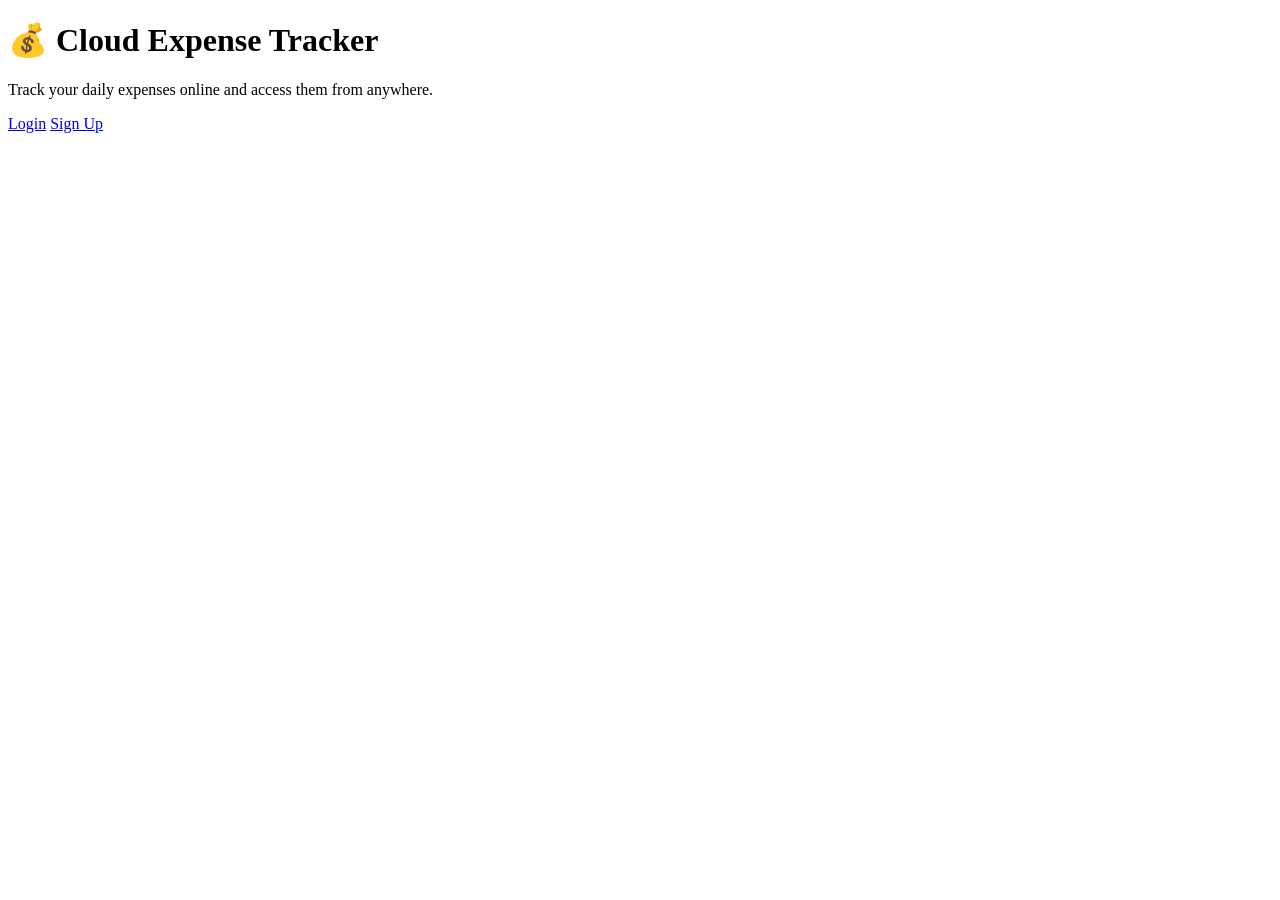
==== templates/index.html @ 8a5be292 "Initial commit" ====
<!DOCTYPE html>
<html lang="en">
<head>
    <meta charset="UTF-8">
    <meta name="viewport" content="width=device-width, initial-scale=1.0">
    <title>Cloud Expense Tracker</title>

    <!-- Link CSS file from static folder -->
    <link rel="stylesheet" href="{{ url_for('static', filename='style.css') }}">
</head>
<body>
    <div class="container">
        <div class="card">
            <h1>💰 Cloud Expense Tracker</h1>
            <p>Track your daily expenses online and access them from anywhere.</p>

            <div class="buttons">
                <a href="/login" class="btn">Login</a>
                <a href="/signup" class="btn btn-secondary">Sign Up</a>
            </div>
        </div>
    </div>
</body>
</html>
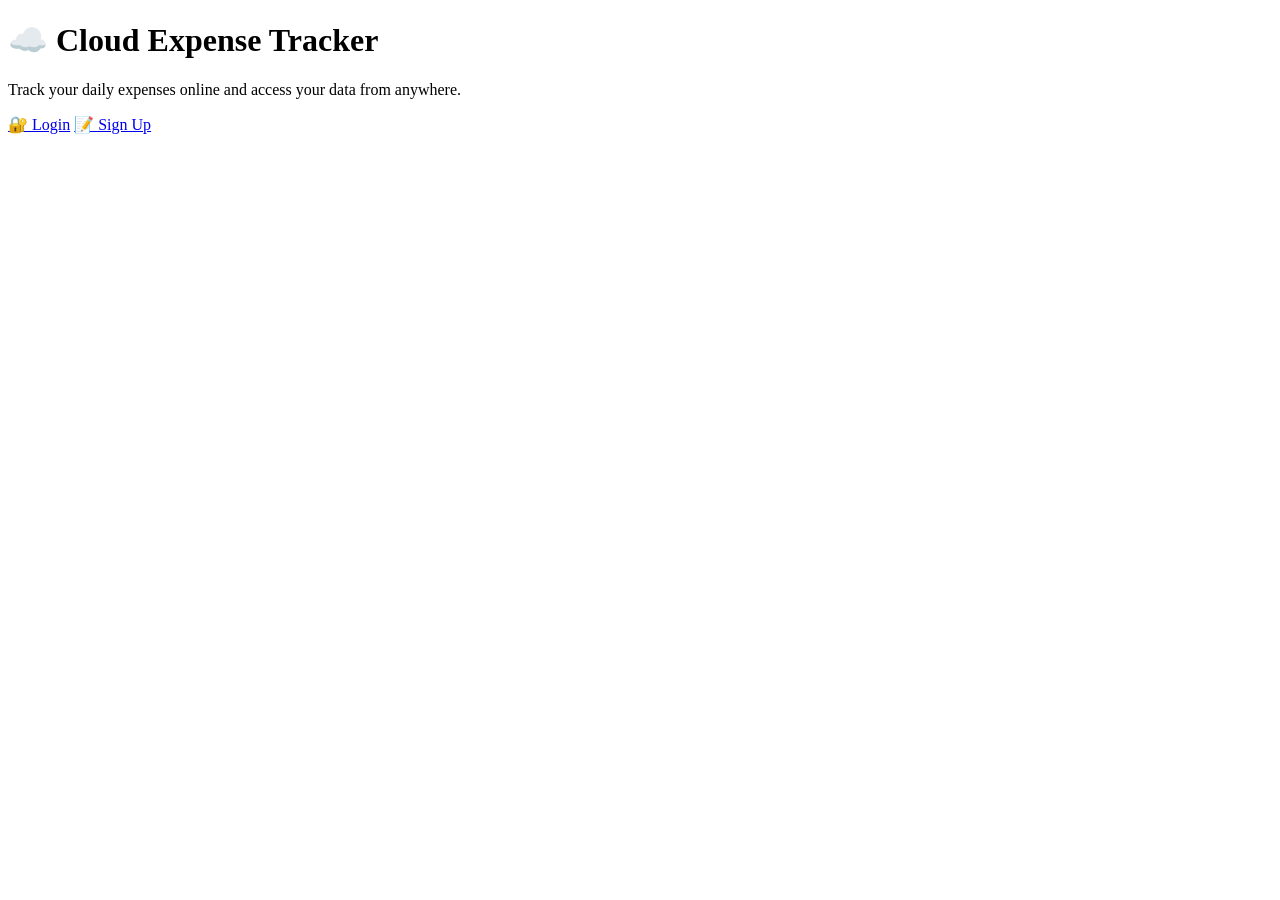
==== commit d6123093: "Add analytics summary cards" ====
--- a/templates/index.html
+++ b/templates/index.html
@@ -4,20 +4,18 @@
     <meta charset="UTF-8">
     <meta name="viewport" content="width=device-width, initial-scale=1.0">
     <title>Cloud Expense Tracker</title>
-
-    <!-- Link CSS file from static folder -->
     <link rel="stylesheet" href="{{ url_for('static', filename='style.css') }}">
 </head>
 <body>
     <div class="container">
         <div class="card">
-            <h1>💰 Cloud Expense Tracker</h1>
-            <p>Track your daily expenses online and access them from anywhere.</p>
+            <h1>☁️ Cloud Expense Tracker</h1>
+            <p>
+                Track your daily expenses online and access your data from anywhere.
+            </p>
 
-            <div class="buttons">
-                <a href="/login" class="btn">Login</a>
-                <a href="/signup" class="btn btn-secondary">Sign Up</a>
-            </div>
+            <a href="/login" class="btn">🔐 Login</a>
+            <a href="/signup" class="btn secondary">📝 Sign Up</a>
         </div>
     </div>
 </body>
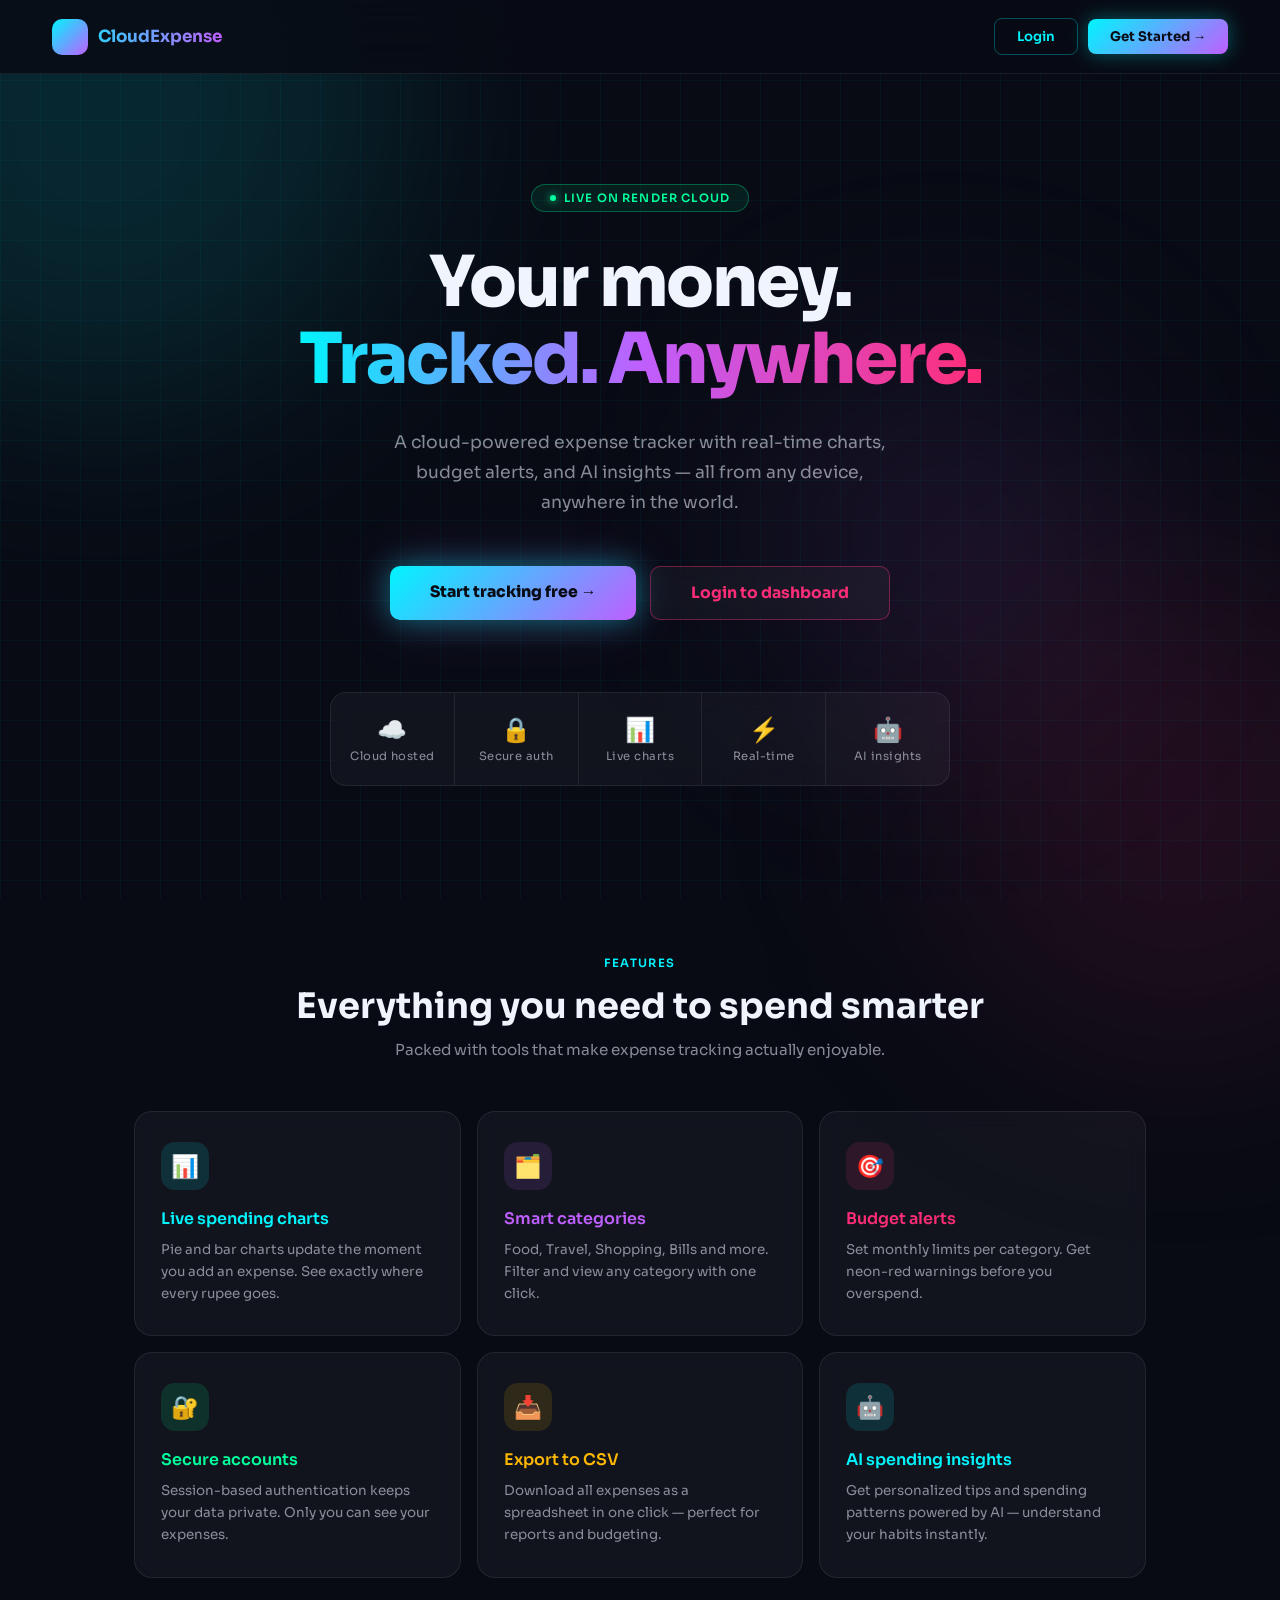
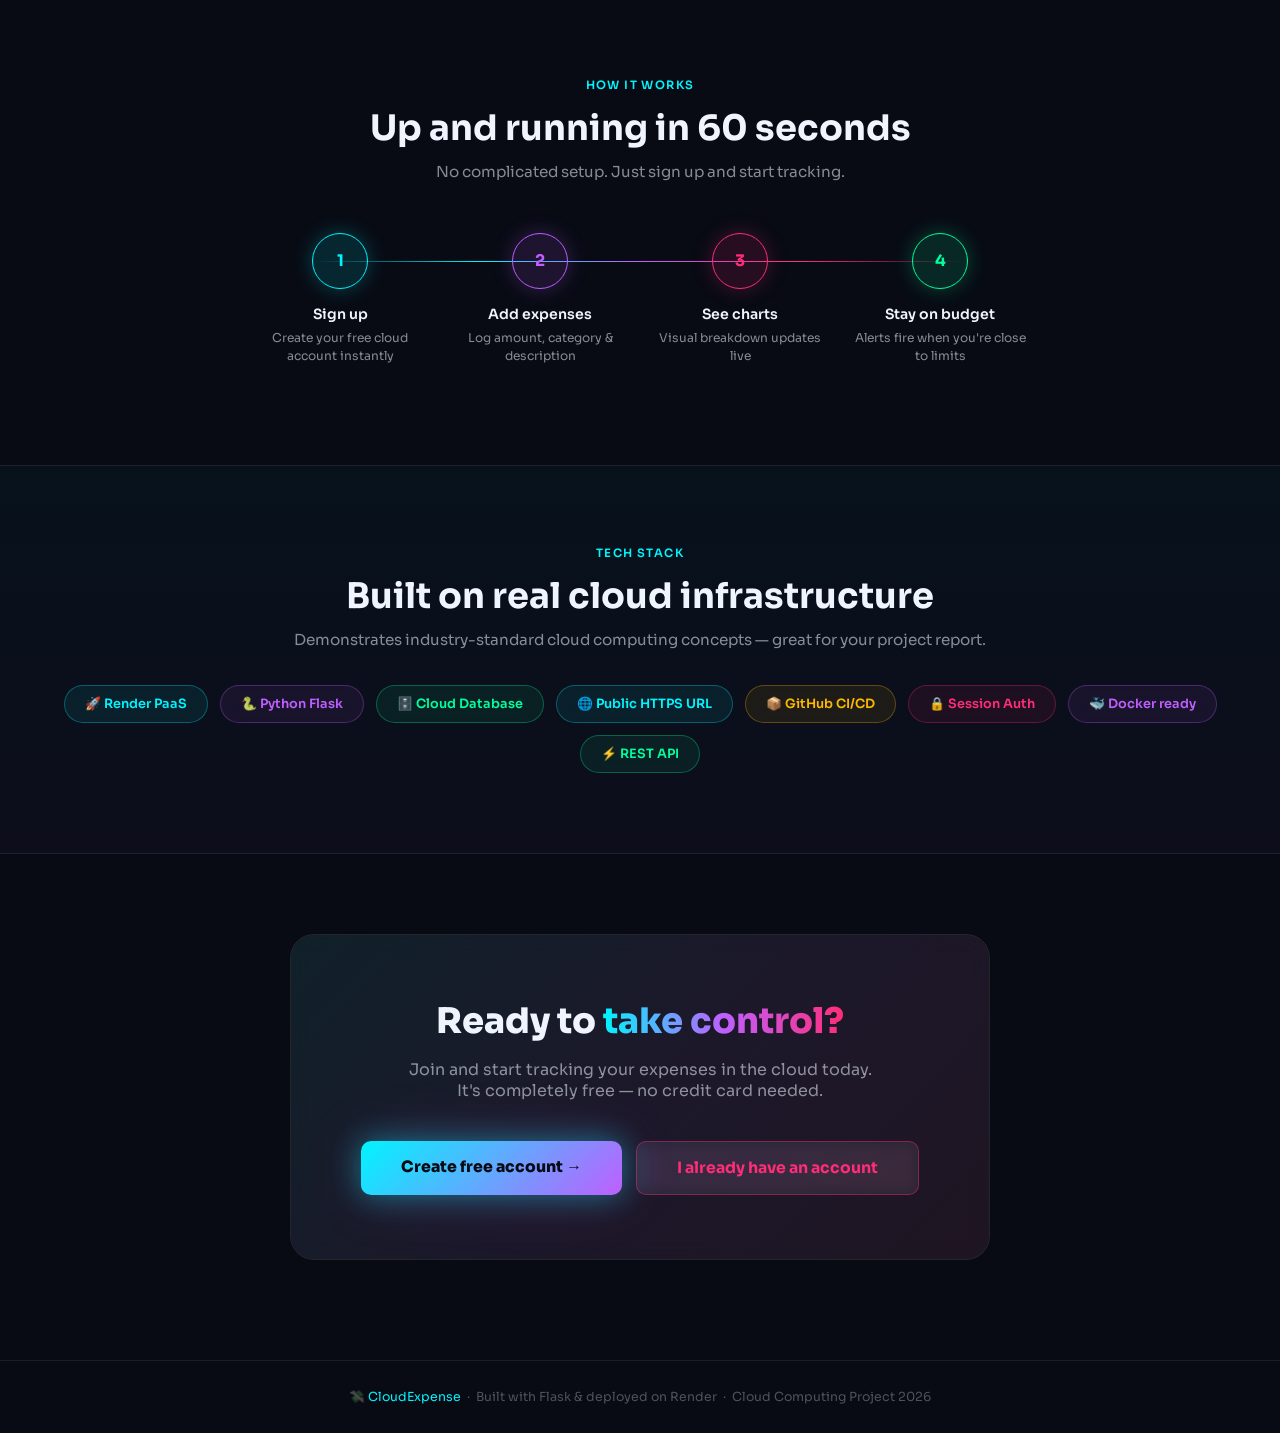
==== commit a37bbe85: "new home page design" ====
--- a/templates/index.html
+++ b/templates/index.html
@@ -4,19 +4,452 @@
     <meta charset="UTF-8">
     <meta name="viewport" content="width=device-width, initial-scale=1.0">
     <title>Cloud Expense Tracker</title>
-    <link rel="stylesheet" href="{{ url_for('static', filename='style.css') }}">
+    <link href="https://fonts.googleapis.com/css2?family=Sora:wght@300;400;600;700;800&display=swap" rel="stylesheet">
+    <style>
+        *, *::before, *::after { box-sizing: border-box; margin: 0; padding: 0; }
+
+        :root {
+            --bg:        #080b14;
+            --bg2:       #0d1120;
+            --bg3:       #111827;
+            --neon-cyan: #00f5ff;
+            --neon-pink: #ff2d78;
+            --neon-purp: #bf5fff;
+            --neon-grn:  #00ff9d;
+            --neon-amb:  #ffb800;
+            --card-bg:   rgba(255,255,255,0.04);
+            --card-bd:   rgba(255,255,255,0.08);
+            --text:      #f0f4ff;
+            --muted:     rgba(240,244,255,0.55);
+            --more-muted:rgba(240,244,255,0.30);
+        }
+
+        html { scroll-behavior: smooth; }
+
+        body {
+            font-family: 'Sora', sans-serif;
+            background: var(--bg);
+            color: var(--text);
+            min-height: 100vh;
+            overflow-x: hidden;
+        }
+
+        /* ── Grid background ── */
+        body::before {
+            content: '';
+            position: fixed; inset: 0; z-index: 0;
+            background-image:
+                linear-gradient(rgba(0,245,255,0.04) 1px, transparent 1px),
+                linear-gradient(90deg, rgba(0,245,255,0.04) 1px, transparent 1px);
+            background-size: 40px 40px;
+            pointer-events: none;
+        }
+
+        /* ── Glow orbs ── */
+        .orb { position: fixed; border-radius: 50%; filter: blur(110px); pointer-events: none; z-index: 0; }
+        .orb-1 { width: 600px; height: 600px; background: rgba(0,245,255,0.12); top: -200px; left: -200px; }
+        .orb-2 { width: 500px; height: 500px; background: rgba(255,45,120,0.10); bottom: -150px; right: -150px; }
+        .orb-3 { width: 350px; height: 350px; background: rgba(191,95,255,0.10); top: 40%; left: 60%; }
+
+        /* ── Navbar ── */
+        nav {
+            position: sticky; top: 0; z-index: 100;
+            display: flex; align-items: center; justify-content: space-between;
+            padding: 18px 52px;
+            background: rgba(8,11,20,0.85);
+            backdrop-filter: blur(20px);
+            border-bottom: 1px solid var(--card-bd);
+        }
+        .nav-brand {
+            display: flex; align-items: center; gap: 10px;
+            font-size: 1.05rem; font-weight: 700;
+            background: linear-gradient(90deg, var(--neon-cyan), var(--neon-purp));
+            -webkit-background-clip: text; -webkit-text-fill-color: transparent;
+        }
+        .brand-icon {
+            width: 36px; height: 36px; border-radius: 10px;
+            background: linear-gradient(135deg, var(--neon-cyan), var(--neon-purp));
+            display: flex; align-items: center; justify-content: center;
+            font-size: 1.1rem; flex-shrink: 0;
+        }
+        .nav-links { display: flex; align-items: center; gap: 10px; }
+        .btn {
+            padding: 9px 22px; border-radius: 8px;
+            font-family: 'Sora', sans-serif; font-size: 0.83rem; font-weight: 600;
+            cursor: pointer; text-decoration: none; transition: all 0.2s; border: none;
+        }
+        .btn-ghost {
+            background: transparent;
+            border: 1px solid rgba(0,245,255,0.3);
+            color: var(--neon-cyan);
+        }
+        .btn-ghost:hover { background: rgba(0,245,255,0.08); border-color: var(--neon-cyan); }
+        .btn-neon {
+            background: linear-gradient(135deg, var(--neon-cyan), var(--neon-purp));
+            color: #080b14; font-weight: 700;
+            box-shadow: 0 0 20px rgba(0,245,255,0.35);
+        }
+        .btn-neon:hover { box-shadow: 0 0 32px rgba(0,245,255,0.55); transform: translateY(-2px); }
+
+        /* ── Hero ── */
+        .hero {
+            position: relative; z-index: 1;
+            text-align: center; padding: 110px 24px 70px;
+        }
+
+        .live-badge {
+            display: inline-flex; align-items: center; gap: 8px;
+            background: rgba(0,255,157,0.08);
+            border: 1px solid rgba(0,255,157,0.3);
+            padding: 6px 18px; border-radius: 999px;
+            font-size: 0.72rem; font-weight: 600;
+            letter-spacing: 0.1em; text-transform: uppercase;
+            color: var(--neon-grn); margin-bottom: 32px;
+        }
+        .live-dot {
+            width: 6px; height: 6px; border-radius: 50%;
+            background: var(--neon-grn);
+            box-shadow: 0 0 8px var(--neon-grn);
+            animation: blink 1.4s ease-in-out infinite;
+        }
+        @keyframes blink { 0%,100%{opacity:1} 50%{opacity:0.3} }
+
+        h1 {
+            font-size: clamp(2.6rem, 5.5vw, 4.4rem);
+            font-weight: 800; line-height: 1.1;
+            letter-spacing: -0.03em; margin-bottom: 28px;
+        }
+        .grad-text {
+            background: linear-gradient(90deg, var(--neon-cyan) 0%, var(--neon-purp) 50%, var(--neon-pink) 100%);
+            -webkit-background-clip: text; -webkit-text-fill-color: transparent;
+            background-clip: text;
+        }
+
+        .hero-sub {
+            font-size: 1.08rem; color: var(--muted);
+            max-width: 520px; margin: 0 auto 48px; line-height: 1.75;
+        }
+
+        .hero-btns { display: flex; justify-content: center; gap: 14px; flex-wrap: wrap; margin-bottom: 72px; }
+        .btn-hero-main {
+            padding: 16px 40px; border-radius: 10px;
+            background: linear-gradient(135deg, var(--neon-cyan), var(--neon-purp));
+            color: #080b14; font-weight: 800; font-size: 0.98rem;
+            text-decoration: none; transition: all 0.22s;
+            box-shadow: 0 0 30px rgba(0,245,255,0.4), 0 0 60px rgba(191,95,255,0.2);
+        }
+        .btn-hero-main:hover { transform: translateY(-3px); box-shadow: 0 0 50px rgba(0,245,255,0.55), 0 0 80px rgba(191,95,255,0.3); }
+        .btn-hero-sec {
+            padding: 16px 40px; border-radius: 10px;
+            background: var(--card-bg);
+            border: 1px solid rgba(255,45,120,0.4);
+            color: var(--neon-pink); font-weight: 700; font-size: 0.98rem;
+            text-decoration: none; transition: all 0.22s;
+            backdrop-filter: blur(8px);
+        }
+        .btn-hero-sec:hover { background: rgba(255,45,120,0.08); transform: translateY(-3px); box-shadow: 0 0 24px rgba(255,45,120,0.3); }
+
+        /* ── Stats bar ── */
+        .stats-bar {
+            display: flex; justify-content: center;
+            gap: 0; max-width: 620px; margin: 0 auto 100px;
+            background: var(--card-bg);
+            border: 1px solid var(--card-bd);
+            border-radius: 16px; overflow: hidden;
+            backdrop-filter: blur(12px);
+        }
+        .stat { flex: 1; text-align: center; padding: 22px 12px; border-right: 1px solid var(--card-bd); }
+        .stat:last-child { border-right: none; }
+        .stat-val { font-size: 1.5rem; margin-bottom: 4px; }
+        .stat-lbl { font-size: 0.72rem; color: var(--muted); letter-spacing: 0.04em; }
+
+        /* ── Section titles ── */
+        .sec-label {
+            text-align: center; font-size: 0.72rem; font-weight: 600;
+            letter-spacing: 0.12em; text-transform: uppercase;
+            color: var(--neon-cyan); margin-bottom: 14px;
+        }
+        .sec-title {
+            text-align: center; font-size: clamp(1.6rem, 3vw, 2.2rem);
+            font-weight: 700; margin-bottom: 12px; line-height: 1.25;
+        }
+        .sec-sub { text-align: center; color: var(--muted); font-size: 0.95rem; margin-bottom: 52px; }
+
+        /* ── Features ── */
+        .features { position: relative; z-index: 1; max-width: 1060px; margin: 0 auto; padding: 0 24px 100px; }
+        .feat-grid { display: grid; grid-template-columns: repeat(auto-fit, minmax(290px, 1fr)); gap: 16px; }
+        .feat-card {
+            background: var(--card-bg);
+            border: 1px solid var(--card-bd);
+            border-radius: 18px; padding: 30px 26px;
+            backdrop-filter: blur(10px);
+            transition: transform 0.22s, border-color 0.22s, box-shadow 0.22s;
+            position: relative; overflow: hidden;
+        }
+        .feat-card::before {
+            content: ''; position: absolute; inset: 0; border-radius: 18px;
+            background: linear-gradient(135deg, var(--glow-a, rgba(0,245,255,0.06)), var(--glow-b, rgba(191,95,255,0.06)));
+            opacity: 0; transition: opacity 0.3s;
+        }
+        .feat-card:hover { transform: translateY(-6px); border-color: var(--hover-bd, rgba(0,245,255,0.4)); box-shadow: 0 0 30px var(--hover-glow, rgba(0,245,255,0.12)); }
+        .feat-card:hover::before { opacity: 1; }
+        .feat-card:nth-child(1) { --hover-bd:rgba(0,245,255,0.4); --hover-glow:rgba(0,245,255,0.1); }
+        .feat-card:nth-child(2) { --hover-bd:rgba(191,95,255,0.4); --hover-glow:rgba(191,95,255,0.1); }
+        .feat-card:nth-child(3) { --hover-bd:rgba(255,45,120,0.4); --hover-glow:rgba(255,45,120,0.1); }
+        .feat-card:nth-child(4) { --hover-bd:rgba(0,255,157,0.4); --hover-glow:rgba(0,255,157,0.1); }
+        .feat-card:nth-child(5) { --hover-bd:rgba(255,184,0,0.4); --hover-glow:rgba(255,184,0,0.1); }
+        .feat-card:nth-child(6) { --hover-bd:rgba(0,245,255,0.4); --hover-glow:rgba(0,245,255,0.1); }
+        .feat-icon {
+            width: 48px; height: 48px; border-radius: 14px;
+            display: flex; align-items: center; justify-content: center;
+            font-size: 1.4rem; margin-bottom: 18px;
+            position: relative; z-index: 1;
+        }
+        .feat-title { font-size: 1rem; font-weight: 600; margin-bottom: 10px; position: relative; z-index: 1; }
+        .feat-desc { font-size: 0.84rem; color: var(--muted); line-height: 1.65; position: relative; z-index: 1; }
+
+        /* ── Steps ── */
+        .how { position: relative; z-index: 1; max-width: 860px; margin: 0 auto; padding: 0 24px 100px; }
+        .steps-row { display: flex; justify-content: center; gap: 0; flex-wrap: wrap; position: relative; }
+        .steps-row::before {
+            content: ''; position: absolute;
+            top: 28px; left: 10%; right: 10%; height: 1px;
+            background: linear-gradient(90deg, transparent, var(--neon-cyan), var(--neon-purp), var(--neon-pink), transparent);
+        }
+        .step { flex: 1; min-width: 140px; max-width: 200px; text-align: center; padding: 0 12px; }
+        .step-circle {
+            width: 56px; height: 56px; border-radius: 50%; margin: 0 auto 16px;
+            display: flex; align-items: center; justify-content: center;
+            font-size: 1rem; font-weight: 700; position: relative;
+        }
+        .step:nth-child(1) .step-circle { background: rgba(0,245,255,0.12); border: 1.5px solid var(--neon-cyan); color: var(--neon-cyan); box-shadow: 0 0 20px rgba(0,245,255,0.25); }
+        .step:nth-child(2) .step-circle { background: rgba(191,95,255,0.12); border: 1.5px solid var(--neon-purp); color: var(--neon-purp); box-shadow: 0 0 20px rgba(191,95,255,0.25); }
+        .step:nth-child(3) .step-circle { background: rgba(255,45,120,0.12); border: 1.5px solid var(--neon-pink); color: var(--neon-pink); box-shadow: 0 0 20px rgba(255,45,120,0.25); }
+        .step:nth-child(4) .step-circle { background: rgba(0,255,157,0.12); border: 1.5px solid var(--neon-grn); color: var(--neon-grn); box-shadow: 0 0 20px rgba(0,255,157,0.25); }
+        .step-name { font-size: 0.88rem; font-weight: 600; margin-bottom: 6px; }
+        .step-info { font-size: 0.76rem; color: var(--muted); line-height: 1.5; }
+
+        /* ── Cloud tech ── */
+        .cloud-sec {
+            position: relative; z-index: 1;
+            border-top: 1px solid var(--card-bd); border-bottom: 1px solid var(--card-bd);
+            background: linear-gradient(180deg, rgba(0,245,255,0.03) 0%, rgba(191,95,255,0.03) 100%);
+            padding: 80px 24px; text-align: center; margin-bottom: 80px;
+        }
+        .tech-pills { display: flex; flex-wrap: wrap; justify-content: center; gap: 12px; margin-top: 0; }
+        .tech-pill {
+            padding: 10px 20px; border-radius: 999px; font-size: 0.8rem; font-weight: 600;
+            display: flex; align-items: center; gap: 8px; backdrop-filter: blur(8px);
+            transition: transform 0.2s, box-shadow 0.2s;
+        }
+        .tech-pill:hover { transform: translateY(-2px); }
+        .pill-c { background: rgba(0,245,255,0.08); border: 1px solid rgba(0,245,255,0.3); color: var(--neon-cyan); }
+        .pill-p { background: rgba(191,95,255,0.08); border: 1px solid rgba(191,95,255,0.3); color: var(--neon-purp); }
+        .pill-g { background: rgba(0,255,157,0.08); border: 1px solid rgba(0,255,157,0.3); color: var(--neon-grn); }
+        .pill-a { background: rgba(255,184,0,0.08); border: 1px solid rgba(255,184,0,0.3); color: var(--neon-amb); }
+        .pill-r { background: rgba(255,45,120,0.08); border: 1px solid rgba(255,45,120,0.3); color: var(--neon-pink); }
+
+        /* ── CTA ── */
+        .cta {
+            position: relative; z-index: 1;
+            text-align: center; padding: 0 24px 100px;
+        }
+        .cta-card {
+            max-width: 700px; margin: 0 auto;
+            background: var(--card-bg);
+            border: 1px solid var(--card-bd);
+            border-radius: 24px; padding: 64px 40px;
+            backdrop-filter: blur(12px);
+            position: relative; overflow: hidden;
+        }
+        .cta-card::before {
+            content: ''; position: absolute; inset: 0; border-radius: 24px;
+            background: linear-gradient(135deg, rgba(0,245,255,0.06), rgba(191,95,255,0.06), rgba(255,45,120,0.06));
+        }
+        .cta-card h2 { font-size: 2.2rem; font-weight: 800; margin-bottom: 16px; position: relative; z-index: 1; }
+        .cta-card p { color: var(--muted); margin-bottom: 40px; font-size: 1rem; position: relative; z-index: 1; }
+        .cta-btns { display: flex; justify-content: center; gap: 14px; flex-wrap: wrap; position: relative; z-index: 1; }
+
+        /* ── Footer ── */
+        footer {
+            position: relative; z-index: 1;
+            text-align: center; padding: 28px;
+            border-top: 1px solid var(--card-bd);
+            font-size: 0.78rem; color: var(--more-muted);
+        }
+        footer span { color: var(--neon-cyan); }
+
+        @media (max-width: 640px) {
+            nav { padding: 16px 20px; }
+            .hero { padding: 70px 20px 50px; }
+            .steps-row::before { display: none; }
+            .cta-card { padding: 40px 24px; }
+        }
+    </style>
 </head>
 <body>
-    <div class="container">
-        <div class="card">
-            <h1>☁️ Cloud Expense Tracker</h1>
-            <p>
-                Track your daily expenses online and access your data from anywhere.
-            </p>
-
-            <a href="/login" class="btn">🔐 Login</a>
-            <a href="/signup" class="btn secondary">📝 Sign Up</a>
-        </div>
-    </div>
+
+    <div class="orb orb-1"></div>
+    <div class="orb orb-2"></div>
+    <div class="orb orb-3"></div>
+
+    <!-- ── Nav ── -->
+    <nav>
+        <div class="nav-brand">
+            <div class="brand-icon">💸</div>
+            CloudExpense
+        </div>
+        <div class="nav-links">
+            <a href="/login" class="btn btn-ghost">Login</a>
+            <a href="/signup" class="btn btn-neon">Get Started →</a>
+        </div>
+    </nav>
+
+    <!-- ── Hero ── -->
+    <section class="hero">
+        <div class="live-badge"><span class="live-dot"></span> Live on Render Cloud</div>
+
+        <h1>
+            Your money.<br>
+            <span class="grad-text">Tracked. Anywhere.</span>
+        </h1>
+
+        <p class="hero-sub">
+            A cloud-powered expense tracker with real-time charts, budget alerts,
+            and AI insights — all from any device, anywhere in the world.
+        </p>
+
+        <div class="hero-btns">
+            <a href="/signup" class="btn-hero-main">Start tracking free →</a>
+            <a href="/login" class="btn-hero-sec">Login to dashboard</a>
+        </div>
+
+        <div class="stats-bar">
+            <div class="stat">
+                <div class="stat-val" style="color:var(--neon-cyan)">☁️</div>
+                <div class="stat-lbl">Cloud hosted</div>
+            </div>
+            <div class="stat">
+                <div class="stat-val" style="color:var(--neon-purp)">🔒</div>
+                <div class="stat-lbl">Secure auth</div>
+            </div>
+            <div class="stat">
+                <div class="stat-val" style="color:var(--neon-pink)">📊</div>
+                <div class="stat-lbl">Live charts</div>
+            </div>
+            <div class="stat">
+                <div class="stat-val" style="color:var(--neon-grn)">⚡</div>
+                <div class="stat-lbl">Real-time</div>
+            </div>
+            <div class="stat">
+                <div class="stat-val" style="color:var(--neon-amb)">🤖</div>
+                <div class="stat-lbl">AI insights</div>
+            </div>
+        </div>
+    </section>
+
+    <!-- ── Features ── -->
+    <section class="features">
+        <div class="sec-label">Features</div>
+        <h2 class="sec-title">Everything you need to spend smarter</h2>
+        <p class="sec-sub">Packed with tools that make expense tracking actually enjoyable.</p>
+
+        <div class="feat-grid">
+            <div class="feat-card">
+                <div class="feat-icon" style="background:rgba(0,245,255,0.12)">📊</div>
+                <div class="feat-title" style="color:var(--neon-cyan)">Live spending charts</div>
+                <div class="feat-desc">Pie and bar charts update the moment you add an expense. See exactly where every rupee goes.</div>
+            </div>
+            <div class="feat-card">
+                <div class="feat-icon" style="background:rgba(191,95,255,0.12)">🗂️</div>
+                <div class="feat-title" style="color:var(--neon-purp)">Smart categories</div>
+                <div class="feat-desc">Food, Travel, Shopping, Bills and more. Filter and view any category with one click.</div>
+            </div>
+            <div class="feat-card">
+                <div class="feat-icon" style="background:rgba(255,45,120,0.12)">🎯</div>
+                <div class="feat-title" style="color:var(--neon-pink)">Budget alerts</div>
+                <div class="feat-desc">Set monthly limits per category. Get neon-red warnings before you overspend.</div>
+            </div>
+            <div class="feat-card">
+                <div class="feat-icon" style="background:rgba(0,255,157,0.12)">🔐</div>
+                <div class="feat-title" style="color:var(--neon-grn)">Secure accounts</div>
+                <div class="feat-desc">Session-based authentication keeps your data private. Only you can see your expenses.</div>
+            </div>
+            <div class="feat-card">
+                <div class="feat-icon" style="background:rgba(255,184,0,0.12)">📥</div>
+                <div class="feat-title" style="color:var(--neon-amb)">Export to CSV</div>
+                <div class="feat-desc">Download all expenses as a spreadsheet in one click — perfect for reports and budgeting.</div>
+            </div>
+            <div class="feat-card">
+                <div class="feat-icon" style="background:rgba(0,245,255,0.12)">🤖</div>
+                <div class="feat-title" style="color:var(--neon-cyan)">AI spending insights</div>
+                <div class="feat-desc">Get personalized tips and spending patterns powered by AI — understand your habits instantly.</div>
+            </div>
+        </div>
+    </section>
+
+    <!-- ── How it works ── -->
+    <section class="how">
+        <div class="sec-label">How it works</div>
+        <h2 class="sec-title">Up and running in 60 seconds</h2>
+        <p class="sec-sub">No complicated setup. Just sign up and start tracking.</p>
+        <div class="steps-row">
+            <div class="step">
+                <div class="step-circle">1</div>
+                <div class="step-name">Sign up</div>
+                <div class="step-info">Create your free cloud account instantly</div>
+            </div>
+            <div class="step">
+                <div class="step-circle">2</div>
+                <div class="step-name">Add expenses</div>
+                <div class="step-info">Log amount, category & description</div>
+            </div>
+            <div class="step">
+                <div class="step-circle">3</div>
+                <div class="step-name">See charts</div>
+                <div class="step-info">Visual breakdown updates live</div>
+            </div>
+            <div class="step">
+                <div class="step-circle">4</div>
+                <div class="step-name">Stay on budget</div>
+                <div class="step-info">Alerts fire when you're close to limits</div>
+            </div>
+        </div>
+    </section>
+
+    <!-- ── Cloud tech ── -->
+    <section class="cloud-sec">
+        <div class="sec-label">Tech stack</div>
+        <h2 class="sec-title">Built on real cloud infrastructure</h2>
+        <p class="sec-sub" style="margin-bottom:36px">Demonstrates industry-standard cloud computing concepts — great for your project report.</p>
+        <div class="tech-pills">
+            <div class="tech-pill pill-c">🚀 Render PaaS</div>
+            <div class="tech-pill pill-p">🐍 Python Flask</div>
+            <div class="tech-pill pill-g">🗄️ Cloud Database</div>
+            <div class="tech-pill pill-c">🌐 Public HTTPS URL</div>
+            <div class="tech-pill pill-a">📦 GitHub CI/CD</div>
+            <div class="tech-pill pill-r">🔒 Session Auth</div>
+            <div class="tech-pill pill-p">🐳 Docker ready</div>
+            <div class="tech-pill pill-g">⚡ REST API</div>
+        </div>
+    </section>
+
+    <!-- ── CTA ── -->
+    <section class="cta">
+        <div class="cta-card">
+            <h2>Ready to <span class="grad-text">take control?</span></h2>
+            <p>Join and start tracking your expenses in the cloud today.<br>It's completely free — no credit card needed.</p>
+            <div class="cta-btns">
+                <a href="/signup" class="btn-hero-main">Create free account →</a>
+                <a href="/login" class="btn-hero-sec">I already have an account</a>
+            </div>
+        </div>
+    </section>
+
+    <!-- ── Footer ── -->
+    <footer>
+        <p>💸 <span>CloudExpense</span> &nbsp;·&nbsp; Built with Flask &amp; deployed on Render &nbsp;·&nbsp; Cloud Computing Project 2026</p>
+    </footer>
+
 </body>
-</html>+</html>
